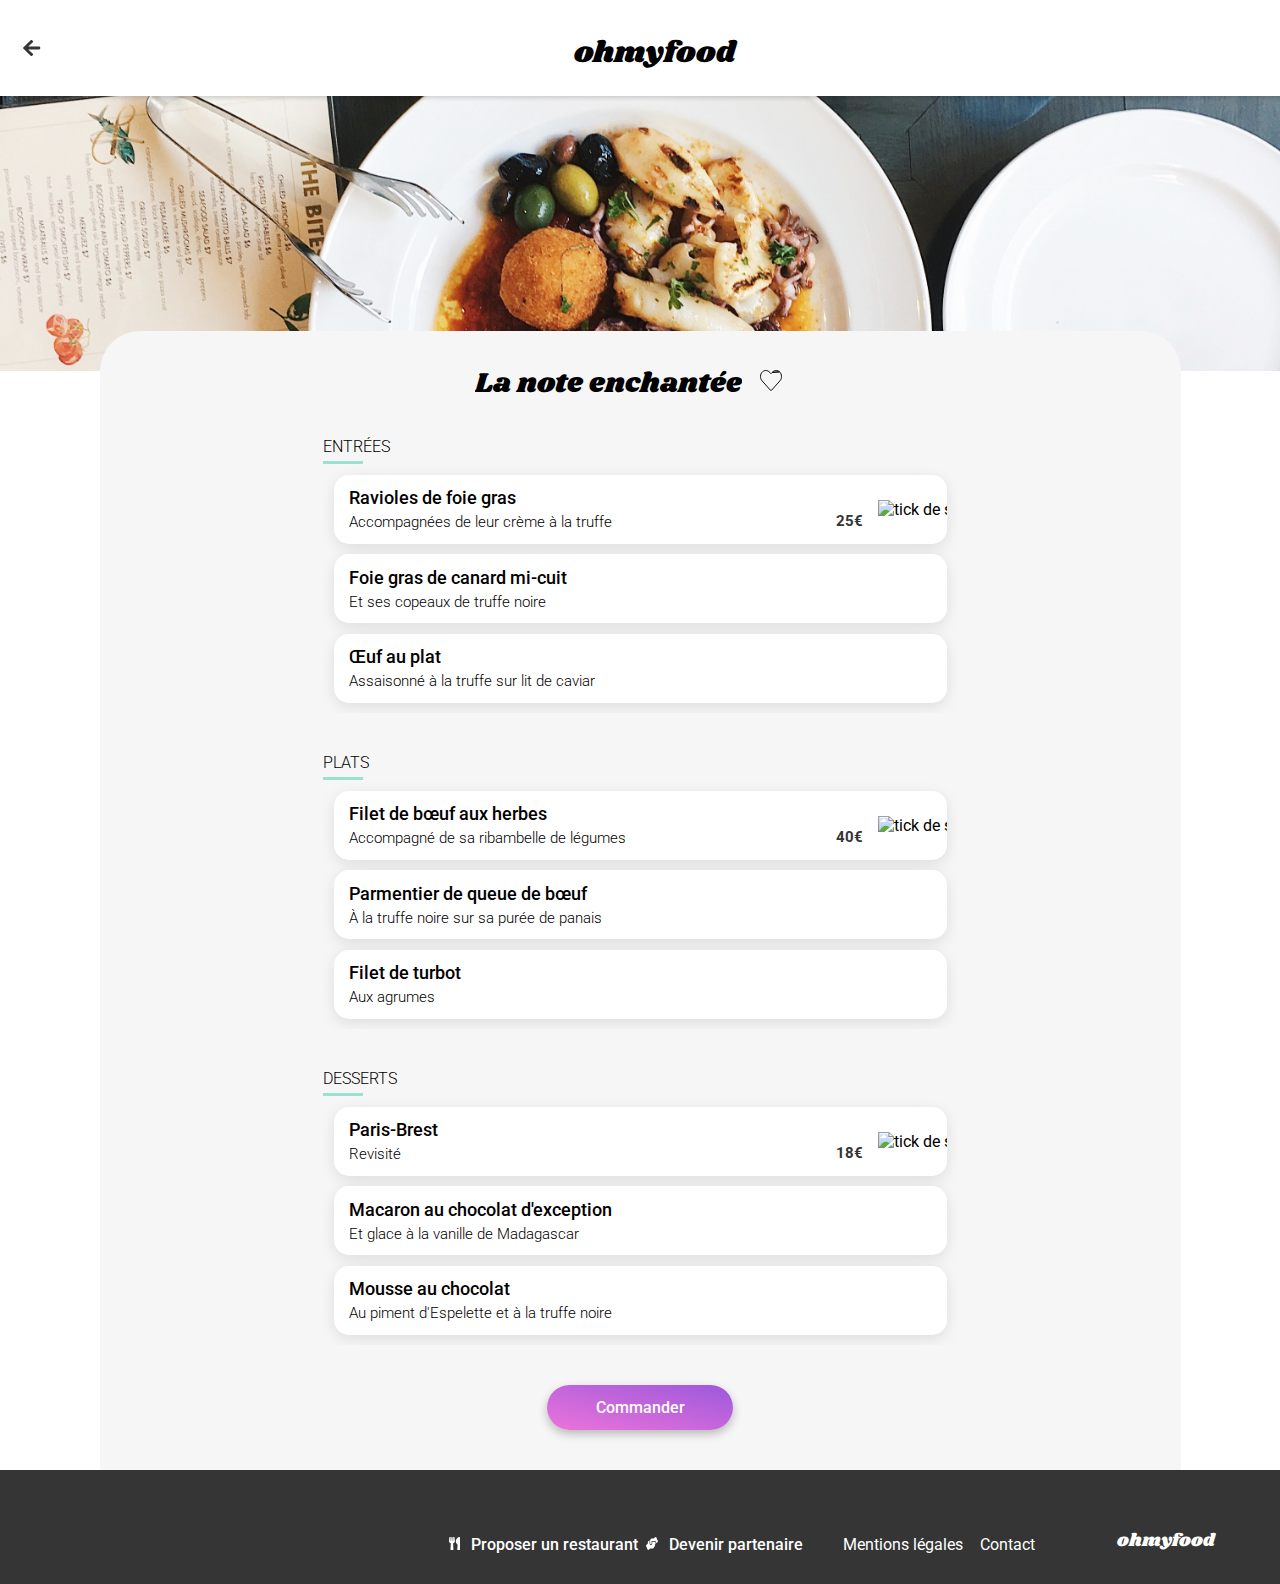
==== restaurants/menu-la-note-enchantee.html @ 931b29fe "Fix card animation + create restaurants html pages x4" ====
<!DOCTYPE html>
<html lang="en">
  <head>
    <meta charset="UTF-8">
    <meta name="viewport" content="width=device-width, initial-scale=1.0">
    <title>OhMyFood</title>
    <link rel="stylesheet" href="../sass/main.css">
    <script
      src="https://kit.fontawesome.com/ab507d6f0f.js"
      crossorigin="anonymous"
    ></script>
  </head>

  <body>
    <div class="main-container">

<!-- - - - - - - - - - - - - - - - - - -
HEADER
- - - - - - - - - - - - - - - - - - -->
      <header class="b-header">
        <a href="../index.html" class="b-header__logo">
          <img src="../assets/icons/go-back.svg" alt="">
          <h1>ohmyfood</h1>
        </a>
      </header>
<!-- - - - - - - - - - - - - - - - - - -
MAIN CONTENT
- - - - - - - - - - - - - - - - - - -->
      <main class="b-restaurant-main">
        <img class="b-restaurant-main__hero" src="../assets/images/restaurants/stil-u2Lp8tXIcjw-unsplash.jpg" alt="">
        <section class="b-menu-container">
          <div class="b-menu-container__restaurant-name-section">
            <h2>La note enchantée</h2>
            <div class="b-menu-container__like like-icon"></div>
          </div>
    <!-- - - - - - - - - - - - - - - - - - -
    ENTREES
    - - - - - - - - - - - - - - - - - - -->
          <article class="b-dish-section">
            <div class="b-dish-section__title">
              <h3 class="b-dish-section__title-text">Entrées</h3>
              <span class="b-dish-section__title-underline"></span>
            </div>

            <article class="b-dish-cards-container entrees">
        <!--  DISH CARD -->
              <a href="#">
                <div class="b-dish-card">
                  <div class="b-dish-card__text">
                    <h4>Ravioles de foie gras</h4>
                    <p>Accompagnées de leur crème à la truffe</p>
                  </div>
                  <div class="b-dish-card__price">25€</div>
                  <img
                    class="b-dish-card__tick"
                    src="../assets/icons/tick.svg"
                    alt="tick de selection"
                  >
                </div>
              </a>
        <!--  END DISH CARD -->
        <!--  DISH CARD -->
              <a href="#">
                <div class="b-dish-card">
                  <div class="b-dish-card__text">
                    <h4>Foie gras de canard mi-cuit</h4>
                    <p>Et ses copeaux de truffe noire</p>
                  </div>
                  <div class="b-dish-card__price">35€</div>
                  <img
                    class="b-dish-card__tick"
                    src="../assets/icons/tick.svg"
                    alt=""
                  >
                </div>
              </a>
        <!--  END DISH CARD -->
        <!--  DISH CARD -->
        <a href="#">
              <div class="b-dish-card">
                <div class="b-dish-card__text">
                  <h4>Œuf au plat</h4>
                  <p>Assaisonné à la truffe sur lit de caviar</p>
                </div>
                <div class="b-dish-card__price">20€</div>
                <img
                  class="b-dish-card__tick"
                  src="../assets/icons/tick.svg"
                  alt=""
                >
              </div>
            </a>
        <!--  END DISH CARD -->
            </article>

          </article>
    <!-- - - - - - - - - - - - - - - - - - -
    PLATS
    - - - - - - - - - - - - - - - - - - -->
          <article class="b-dish-section">
            <div class="b-dish-section__title">
              <h3 class="b-dish-section__title-text">Plats</h3>
              <span class="b-dish-section__title-underline"></span>
            </div>

            <article class="b-dish-cards-container plats">
        <!--  DISH CARD -->
        <a href="#">
              <div class="b-dish-card">
                <div class="b-dish-card__text">
                  <h4>Filet de bœuf aux herbes</h4>
                  <p>Accompagné de sa ribambelle de légumes</p>
                </div>
                <div class="b-dish-card__price">40€</div>
                <img
                  class="b-dish-card__tick"
                  src="../assets/icons/tick.svg"
                  alt="tick de selection"
                >
              </div>
            </a>
        <!--  END DISH CARD -->
        <!--  DISH CARD -->
        <a href="#">
              <div class="b-dish-card">
                <div class="b-dish-card__text">
                  <h4>Parmentier de queue de bœuf</h4>
                  <p>À la truffe noire sur sa purée de panais</p>
                </div>
                <div class="b-dish-card__price">35€</div>
                <img
                  class="b-dish-card__tick"
                  src="../assets/icons/tick.svg"
                  alt=""
                >
              </div>
            </a>
        <!--  END DISH CARD -->
        <!--  DISH CARD -->
        <a href="#">
              <div class="b-dish-card">
                <div class="b-dish-card__text">
                  <h4>Filet de turbot</h4>
                  <p>Aux agrumes</p>
                </div>
                <div class="b-dish-card__price">44€</div>
                <img
                  class="b-dish-card__tick"
                  src="../assets/icons/tick.svg"
                  alt=""
                >
              </div>
            </a>
        <!--  END DISH CARD -->
            </article>

          </article>
    <!-- - - - - - - - - - - - - - - - - - -
    DESSERTS
    - - - - - - - - - - - - - - - - - - -->
    <article class="b-dish-section">
      <div class="b-dish-section__title">
        <h3 class="b-dish-section__title-text">Desserts</h3>
        <span class="b-dish-section__title-underline"></span>
      </div>

      <article class="b-dish-cards-container desserts">
  <!--  DISH CARD -->
  <a href="#">
        <div class="b-dish-card">
          <div class="b-dish-card__text">
            <h4>Paris-Brest</h4>
            <p>Revisité</p>
          </div>
          <div class="b-dish-card__price">18€</div>
          <img
            class="b-dish-card__tick"
            src="../assets/icons/tick.svg"
            alt="tick de selection"
          >
        </div>
      </a>
  <!--  END DISH CARD -->
  <!--  DISH CARD -->
  <a href="#">
        <div class="b-dish-card">
          <div class="b-dish-card__text">
            <h4>Macaron au chocolat d'exception</h4>
            <p>Et glace à la vanille de Madagascar</p>
          </div>
          <div class="b-dish-card__price">22€</div>
          <img
            class="b-dish-card__tick"
            src="../assets/icons/tick.svg"
            alt=""
          >
        </div>
      </a>
  <!--  END DISH CARD -->
  <!--  DISH CARD -->
  <a href="#">
        <div class="b-dish-card">
          <div class="b-dish-card__text">
            <h4>Mousse au chocolat</h4>
            <p>Au piment d'Espelette et à la truffe noire</p>
          </div>
          <div class="b-dish-card__price">23€</div>
          <img
            class="b-dish-card__tick"
            src="../assets/icons/tick.svg"
            alt=""
          >
        </div>
      </a>
  <!--  END DISH CARD -->
      </article>

    </article>
    
          <button class="btn-primary" type="submit" name="command-btn">
            Commander
          </button>
        </section>
      </main>

<!-- - - - - - - - - - - - - - - - - - -
FOOTER
- - - - - - - - - - - - - - - - - - -->
      <footer class="b-footer">
        <dl>
          <dt>ohmyfood</dt>
          <dd>
            <a href="#"
              ><img
                src="../assets/icons/cutelry.svg"
                alt="cutelry icon"
              >Proposer un restaurant</a
            >
          </dd>
          <dd>
            <a href="#"
              ><img
                src="../assets/icons/handshake.svg"
                alt="handshake icon"
              >Devenir partenaire</a
            >
          </dd>
          <dd class="b-footer__legal-info"><a href="#">Mentions légales</a></dd>
          <dd class="b-footer__legal-info"><a href="#">Contact</a></dd>
        </dl>
      </footer>
    </div>
  </body>
</html>
---- sass/main.css ----
@import url("https://fonts.googleapis.com/css2?family=Roboto:wght@300;400;500;700&display=swap");
@import url("https://fonts.googleapis.com/css2?family=Shrikhand&display=swap");
img {
  vertical-align: bottom;
}

figure, input, a {
  all: unset;
}

body, p, h2, h3, h4, dl, dd {
  margin: 0;
}

a,
a h1,
button {
  cursor: pointer;
}

input {
  margin-left: 17px;
  height: 100%;
  width: 110px;
}
input::-moz-placeholder {
  color: #353535;
  font-weight: 500;
}
input::placeholder {
  color: #353535;
  font-weight: 500;
}

h1 {
  margin: 14px 0 5px 0;
}

.hidden {
  display: none;
}

* {
  font-family: "Roboto", sans-serif;
}

h1 {
  font-family: "Shrikhand", serif;
  font-size: 30px;
  font-style: normal;
  font-weight: 400;
  line-height: normal;
}

h2 {
  font-size: 24px;
  font-style: normal;
  font-weight: 700;
  line-height: normal;
}

h4 {
  font-size: 18px;
  font-style: normal;
  font-weight: 500;
  line-height: normal;
}

p {
  font-size: 18px;
  font-style: normal;
  font-weight: 300;
  line-height: normal;
}

.btn-primary {
  position: relative;
  border: unset;
  border-radius: 25px;
  background: linear-gradient(193deg, #9356DC -11.44%, #FF79DA 123.93%);
  box-shadow: 0px 4px 10px 0px rgba(0, 0, 0, 0.25);
  color: #FFFFFF;
  font-size: 16px;
  font-weight: 500;
  padding: 13px 18.75px;
  opacity: 1;
  z-index: 0;
  transition: box-shadow 250ms;
}
.btn-primary:hover {
  box-shadow: 0px 4px 15px 0px rgba(0, 0, 0, 0.35);
}
.btn-primary::after {
  position: absolute;
  border-radius: 25px;
  top: 0;
  left: 0;
  content: "";
  z-index: -1;
  width: 100%;
  height: 100%;
  opacity: 0;
  background: linear-gradient(0deg, rgba(255, 255, 255, 0.15) 0%, rgba(255, 255, 255, 0.15) 100%), linear-gradient(201deg, #9356DC -5.2%, #FF79DA 110.74%);
  transition: opacity 250ms;
}
.btn-primary:hover::after {
  opacity: 1;
}

.b-step {
  flex: 1;
  display: flex;
  justify-content: flex-start;
  align-items: center;
  margin-bottom: 25px;
}
@media (min-width: 769px) {
  .b-step {
    max-width: 334px;
  }
}
.b-step .b-step__content {
  flex: 1;
  position: relative;
  background-color: #F6F6F6;
  left: -12px;
  border-radius: 20px;
  padding: 28px 33px;
  display: flex;
  justify-content: flex-start;
  align-items: baseline;
  box-shadow: 0px 4px 15px 0px rgba(0, 0, 0, 0.15);
}
.b-step .b-step__content:hover .fa-solid {
  color: #9356DC;
}
.b-step .b-step__content .fa-solid {
  font-size: 20px;
  color: #7E7E7E;
  margin-right: 27px;
}
.b-step .b-step__content p {
  font-size: 16px;
  font-weight: 500;
}
.b-step .b-step__number {
  z-index: 1;
  color: white;
  font-size: 14px;
  background-color: #9356DC;
  width: 24px;
  min-width: 24px;
  height: 24px;
  border-radius: 50%;
  display: flex;
  justify-content: center;
  align-items: center;
}

.b-card {
  display: flex;
  flex-direction: column;
  border-radius: 15px;
  height: 251px;
  background-color: white;
  cursor: pointer;
}
.b-card .b-card__badge {
  position: absolute;
  align-self: flex-end;
  margin: 15px;
  display: flex;
  justify-content: center;
  align-items: center;
  background-color: #99E2D0;
  border-radius: 2px;
  color: #008766;
  font-size: 14px;
  font-weight: 500;
  width: 80px;
  height: 29px;
}
.b-card img {
  -o-object-fit: cover;
     object-fit: cover;
  width: 100%;
  height: 174px;
  border-radius: 15px 15px 0 0;
}
.b-card .b-card__content {
  display: flex;
  justify-content: space-between;
  align-items: stretch;
  height: 77px;
}
.b-card .b-card__content .b-card__text {
  margin: 16px;
}
.b-card .b-card__content .b-card__text h3 {
  margin-bottom: 5px;
}
.b-card .b-card__content .b-card__text p {
  font-size: 17px;
}
.b-card .b-card__content .b-card__like {
  margin: 23px 25px;
}

.b-dish-card {
  display: flex;
  justify-content: space-between;
  align-items: center;
  background-color: #FFFFFF;
  border-radius: 15px;
  box-shadow: 0px 4.011px 15.043px 0px rgba(0, 0, 0, 0.1);
  height: 42px;
  padding: 13.5px 15px;
  margin: 10.5px;
  overflow: hidden;
}
.b-dish-card__text {
  min-width: 0;
}
.b-dish-card__text h4 {
  overflow: hidden;
  text-overflow: ellipsis;
  white-space: nowrap;
}
.b-dish-card__text p {
  font-size: 15px;
  margin-top: 5px;
  overflow: hidden;
  text-overflow: ellipsis;
  white-space: nowrap;
}
.b-dish-card__price {
  align-self: flex-end;
  margin-left: auto;
  color: #353535;
  font-size: 15px;
  font-weight: 700;
}
.b-dish-card__tick {
  margin-right: -75px;
  padding-left: 15px;
  transition: margin 250ms;
}
.b-dish-card:hover .b-dish-card__tick {
  margin-right: -15px;
}

/* margin-left: calc(100% + 26px); */
.like-icon {
  background: center no-repeat url(../../assets/icons/empty-heart.svg);
  height: 21px;
  width: 22px;
  align-self: center;
  transition: background 250ms;
}
.like-icon:hover {
  background: center no-repeat url(../../assets/icons/full-heart.svg);
}

.b-header {
  display: flex;
  flex-direction: column;
  justify-content: flex-end;
}
.b-header .b-header__logo {
  flex: 1;
  display: flex;
  justify-content: center;
  align-items: center;
  height: 63px;
  margin: 0;
  padding: 0 17px;
  z-index: 0;
  box-shadow: 0px 0px 4px 2px rgba(0, 0, 0, 0.15);
}
.b-header .b-header__logo h1 {
  flex: 1;
  text-align: center;
}
@media (min-width: 769px) {
  .b-header .b-header__logo {
    min-height: 96px;
  }
}
.b-header #b-header__city-form {
  flex: 1;
  background-color: #EAEAEA;
  display: flex;
  justify-content: center;
  align-items: center;
  height: 50px;
  min-height: 50px;
  max-height: 50px;
}
.b-header #b-header__city-form .header__pin {
  color: #353535;
}

.b-footer {
  color: white;
  font-weight: 500;
  background-color: #353535;
  padding: 22px 25px;
}
@media (min-width: 769px) {
  .b-footer {
    padding: 30px 25px;
  }
}
.b-footer dl {
  display: flex;
  flex-direction: column;
  gap: 7px;
}
@media (min-width: 769px) {
  .b-footer dl {
    flex-direction: row;
    flex-wrap: wrap;
    justify-content: flex-end;
    align-items: flex-end;
    height: 54px;
  }
}
.b-footer dl dt {
  font-family: shrikhand;
  font-size: 18px;
  margin-bottom: 9px;
}
@media (min-width: 769px) {
  .b-footer dl dt {
    order: 1;
    margin-bottom: unset;
    width: 138px;
  }
}
.b-footer dl dd img {
  vertical-align: baseline;
}
@media (min-width: 769px) {
  .b-footer dl dd {
    width: 190px;
  }
}
.b-footer dl .b-footer__legal-info {
  font-weight: 400;
}
@media (min-width: 769px) {
  .b-footer dl .b-footer__legal-info {
    width: 130px;
  }
}
.b-footer img {
  padding-right: 11px;
}

.b-home-main {
  display: block;
}
.b-home-main .b-hero {
  display: flex;
  flex-direction: column;
  align-items: center;
  text-align: center;
  background-color: #F6F6F6;
  padding: 39px 0 57px 0;
}
.b-home-main .b-hero .b-hero__title {
  font-weight: 700;
  margin-top: 0;
  padding: 0 48px;
}
.b-home-main .b-hero .b-hero__p {
  margin: 16px 0 27px 0;
  padding: 0 18px;
}
.b-home-main .b-fonctionnement__background {
  background-color: white;
  width: 100%;
}
@media (min-width: 769px) {
  .b-home-main .b-fonctionnement__background {
    display: flex;
    justify-content: center;
  }
}
.b-home-main .b-fonctionnement {
  padding: 48px 17px;
  max-width: 1080px;
  padding-right: 8px;
}
@media (min-width: 769px) {
  .b-home-main .b-fonctionnement {
    flex: 1;
  }
}
@media (min-width: 769px) {
  .b-home-main .b-fonctionnement {
    padding-right: 0;
  }
}
.b-home-main .b-fonctionnement .b-fonctionnement__steps-container {
  display: flex;
  flex-direction: column;
  margin-top: 26px;
}
@media (min-width: 769px) {
  .b-home-main .b-fonctionnement .b-fonctionnement__steps-container {
    flex-direction: row;
    justify-content: space-between;
  }
}
.b-home-main .b-restaurants__background {
  background-color: #F6F6F6;
  width: 100%;
}
@media (min-width: 769px) {
  .b-home-main .b-restaurants__background {
    display: flex;
    justify-content: center;
  }
}
.b-home-main .b-restaurants {
  padding: 48px 17px;
  max-width: 1080px;
}
@media (min-width: 769px) {
  .b-home-main .b-restaurants {
    flex: 1;
  }
}
.b-home-main .b-restaurants .b-restaurants__cards-container {
  display: flex;
  flex-direction: column;
  margin-top: 26px;
}
@media (min-width: 769px) {
  .b-home-main .b-restaurants .b-restaurants__cards-container {
    display: grid;
    grid-template-columns: 1fr 1fr;
    grid-template-rows: 1fr 1fr;
    grid-row-gap: 50px;
    grid-column-gap: 50px;
    justify-content: space-between;
  }
}
.b-home-main .b-restaurants .b-restaurants__cards-container a {
  margin-bottom: 18px;
}
@media (min-width: 769px) {
  .b-home-main .b-restaurants .b-restaurants__cards-container a {
    margin-bottom: unset;
    max-width: 490px;
  }
}

.loading-page {
  display: flex;
  justify-content: center;
  align-items: center;
  position: fixed;
  width: 100%;
  height: 100%;
  z-index: 2;
  background-color: #F6F6F6;
  animation: disapear 300ms 3250ms both;
}
.loading-page .progress-bar {
  height: 30px;
  width: 50vw;
  border: solid #353535 3px;
  border-radius: 5px;
  box-shadow: 0px 4px 15px 0px rgba(0, 0, 0, 0.15);
}
.loading-page .progress-bar .bar {
  background-color: #9356DC;
  height: 100%;
  transform-origin: 0% 50%;
  animation: progression 2500ms 500ms both;
}

@keyframes progression {
  0% {
    transform: scaleX(0);
    opacity: 0.1;
  }
  17% {
    transform: scaleX(0.18);
  }
  24% {
    transform: scaleX(0.4);
  }
  46% {
    transform: scaleX(0.81);
    opacity: 1;
  }
  100% {
    transform: scaleX(1);
  }
}
@keyframes disapear {
  from {
    opacity: 1;
  }
  to {
    opacity: 0;
    display: none;
  }
}
.main-container {
  display: flex;
  flex-direction: column;
}

.b-restaurant-main {
  display: flex;
  flex-direction: column;
  align-items: center;
}
.b-restaurant-main__hero {
  width: 100%;
  height: 275px;
  -o-object-fit: cover;
     object-fit: cover;
}
.b-restaurant-main .b-menu-container {
  display: flex;
  flex-direction: column;
  align-items: center;
  gap: 40px;
  width: calc(100% - 26px);
  max-width: 1055px;
  position: relative;
  background-color: #F6F6F6;
  border-radius: 40px 40px 0 0;
  margin-top: -40px;
  padding: 32px 13px 40px 13px;
  overflow: hidden;
}
.b-restaurant-main .b-menu-container__restaurant-name-section {
  display: flex;
  justify-content: space-between;
  margin: 0 28px 0 4px;
  width: 100%;
  max-width: 307px;
}
.b-restaurant-main .b-menu-container__restaurant-name-section h2 {
  font-family: "Shrikhand", serif;
  font-size: 28px;
  font-weight: 400;
  margin-bottom: -7px;
  overflow: hidden;
  text-overflow: ellipsis;
  white-space: nowrap;
}
.b-restaurant-main .b-menu-container__like {
  min-width: 22px;
}
.b-restaurant-main .b-menu-container .b-dish-section {
  width: 100%;
  max-width: 634px;
  overflow: hidden;
}
.b-restaurant-main .b-menu-container .b-dish-section__title-text {
  font-family: Roboto;
  font-size: 16px;
  font-style: normal;
  font-weight: 300;
  text-transform: uppercase;
}
.b-restaurant-main .b-menu-container .b-dish-section__title-underline {
  display: block;
  width: 40px;
  height: 5px;
  border-bottom: solid #99E2D0 3px;
}
.b-restaurant-main .b-menu-container .b-dish-section .b-dish-cards-container.entrees {
  animation: dish-slidein 250ms both;
}
.b-restaurant-main .b-menu-container .b-dish-section .b-dish-cards-container.plats {
  animation: dish-slidein 250ms 250ms both;
}
.b-restaurant-main .b-menu-container .b-dish-section .b-dish-cards-container.desserts {
  animation: dish-slidein 250ms 500ms both;
}
.b-restaurant-main .b-menu-container .btn-primary {
  width: 100%;
  max-width: 186px;
}

@keyframes dish-slidein {
  from {
    transform: translateX(100%);
  }
  to {
    transform: translateX(0%);
  }
}/*# sourceMappingURL=main.css.map */
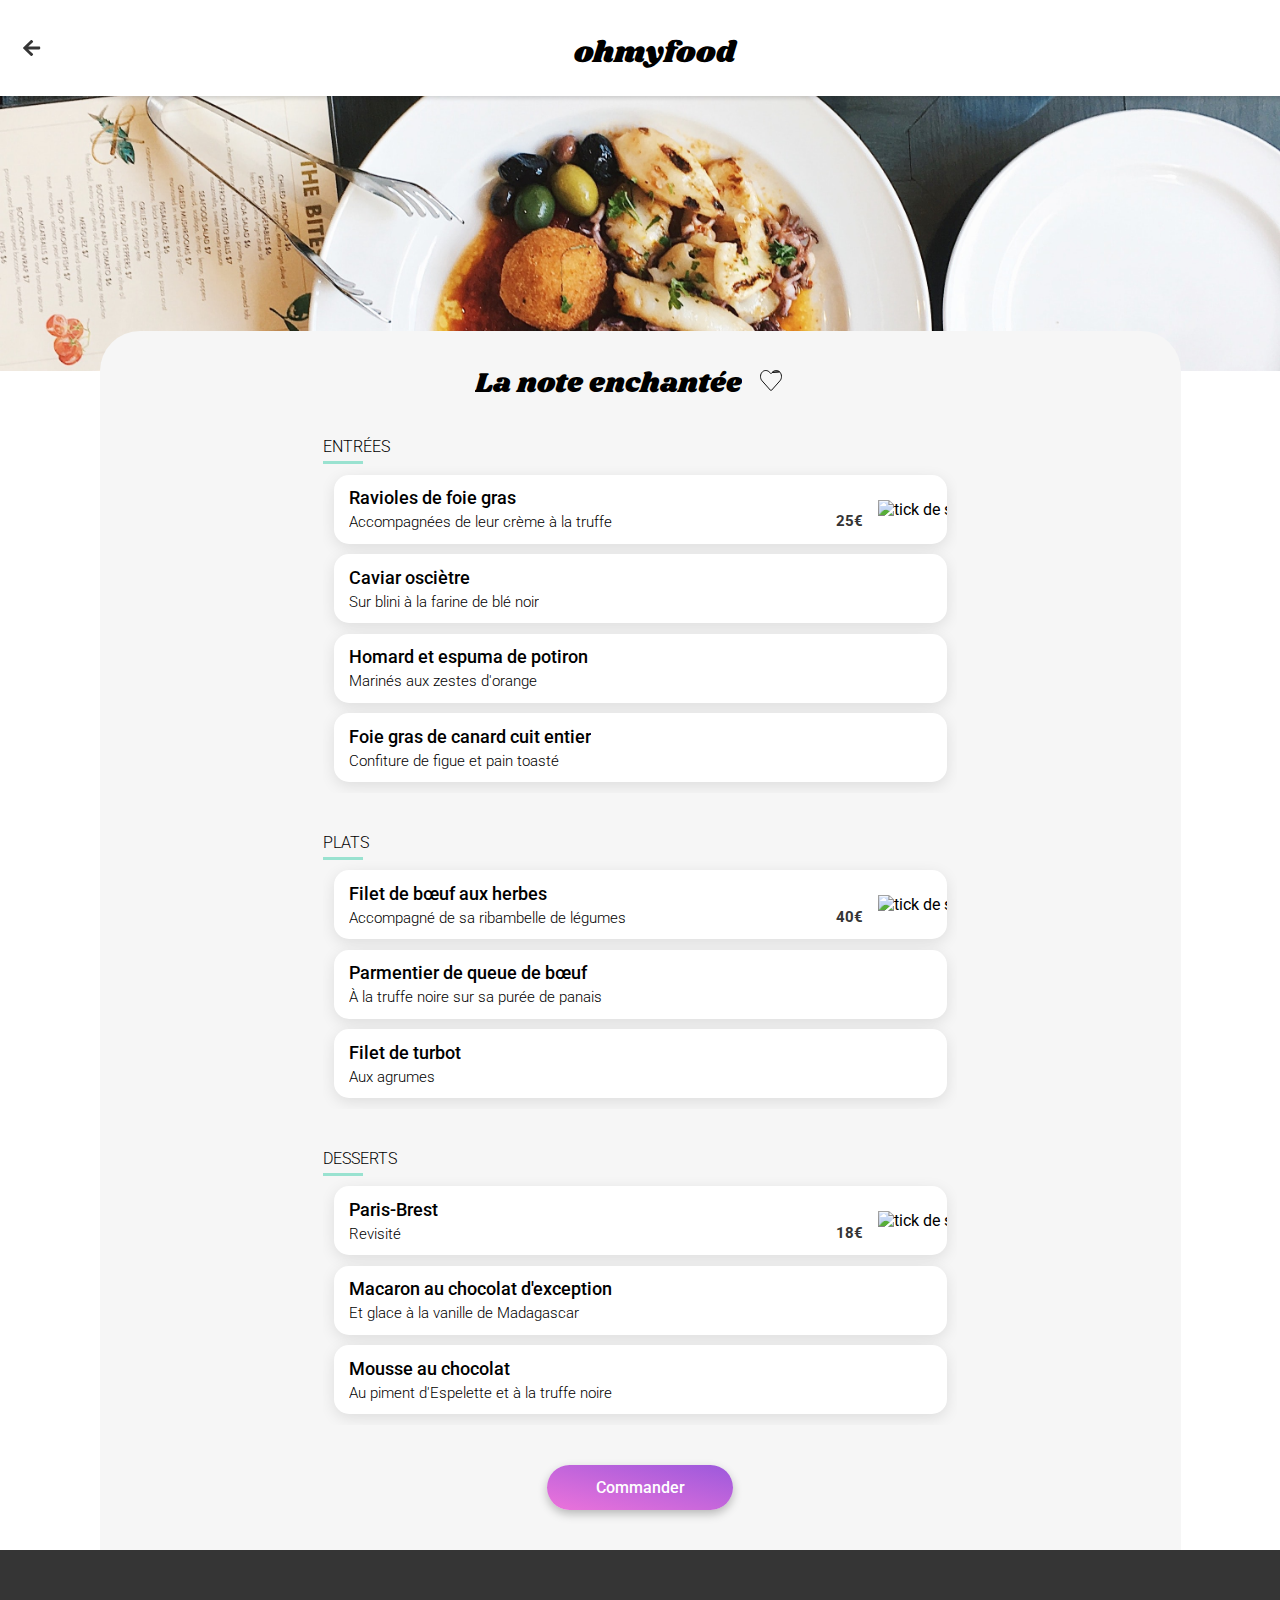
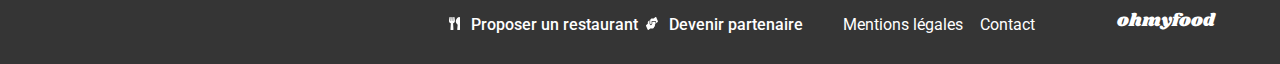
==== commit 358665f8: "ADD menu content" ====
--- a/restaurants/menu-la-note-enchantee.html
+++ b/restaurants/menu-la-note-enchantee.html
@@ -63,8 +63,8 @@
               <a href="#">
                 <div class="b-dish-card">
                   <div class="b-dish-card__text">
-                    <h4>Foie gras de canard mi-cuit</h4>
-                    <p>Et ses copeaux de truffe noire</p>
+                    <h4>Caviar osciètre</h4>
+                    <p>Sur blini à la farine de blé noir</p>
                   </div>
                   <div class="b-dish-card__price">35€</div>
                   <img
@@ -79,8 +79,8 @@
         <a href="#">
               <div class="b-dish-card">
                 <div class="b-dish-card__text">
-                  <h4>Œuf au plat</h4>
-                  <p>Assaisonné à la truffe sur lit de caviar</p>
+                  <h4>Homard et espuma de potiron</h4>
+                  <p>Marinés aux zestes d'orange</p>
                 </div>
                 <div class="b-dish-card__price">20€</div>
                 <img
@@ -90,6 +90,18 @@
                 >
               </div>
             </a>
+        <!--  END DISH CARD -->
+        <!--  DISH CARD -->
+        <a href="#">
+          <div class="b-dish-card">
+            <div class="b-dish-card__text">
+              <h4>Foie gras de canard cuit entier</h4>
+              <p>Confiture de figue et pain toasté</p>
+            </div>
+            <div class="b-dish-card__price">35€</div>
+            <img class="b-dish-card__tick" src="../assets/icons/tick.svg" alt="">
+          </div>
+        </a>
         <!--  END DISH CARD -->
             </article>
 
@@ -216,7 +228,7 @@
       </article>
 
     </article>
-    
+
           <button class="btn-primary" type="submit" name="command-btn">
             Commander
           </button>
--- a/sass/main.css
+++ b/sass/main.css
@@ -251,14 +251,14 @@
 
 /* margin-left: calc(100% + 26px); */
 .like-icon {
-  background: center no-repeat url(../../assets/icons/empty-heart.svg);
+  background: center no-repeat url(../assets/icons/empty-heart.svg);
   height: 21px;
   width: 22px;
   align-self: center;
   transition: background 250ms;
 }
 .like-icon:hover {
-  background: center no-repeat url(../../assets/icons/full-heart.svg);
+  background: center no-repeat url(../assets/icons/full-heart.svg);
 }
 
 .b-header {
@@ -466,7 +466,7 @@
   height: 100%;
   z-index: 2;
   background-color: #F6F6F6;
-  animation: disapear 300ms 3250ms both;
+  animation: disapear 300ms 3250ms forwards;
 }
 .loading-page .progress-bar {
   height: 30px;
@@ -479,7 +479,7 @@
   background-color: #9356DC;
   height: 100%;
   transform-origin: 0% 50%;
-  animation: progression 2500ms 500ms both;
+  animation: progression 2500ms 500ms backwards;
 }
 
 @keyframes progression {
@@ -506,8 +506,8 @@
     opacity: 1;
   }
   to {
+    visibility: hidden;
     opacity: 0;
-    display: none;
   }
 }
 .main-container {
